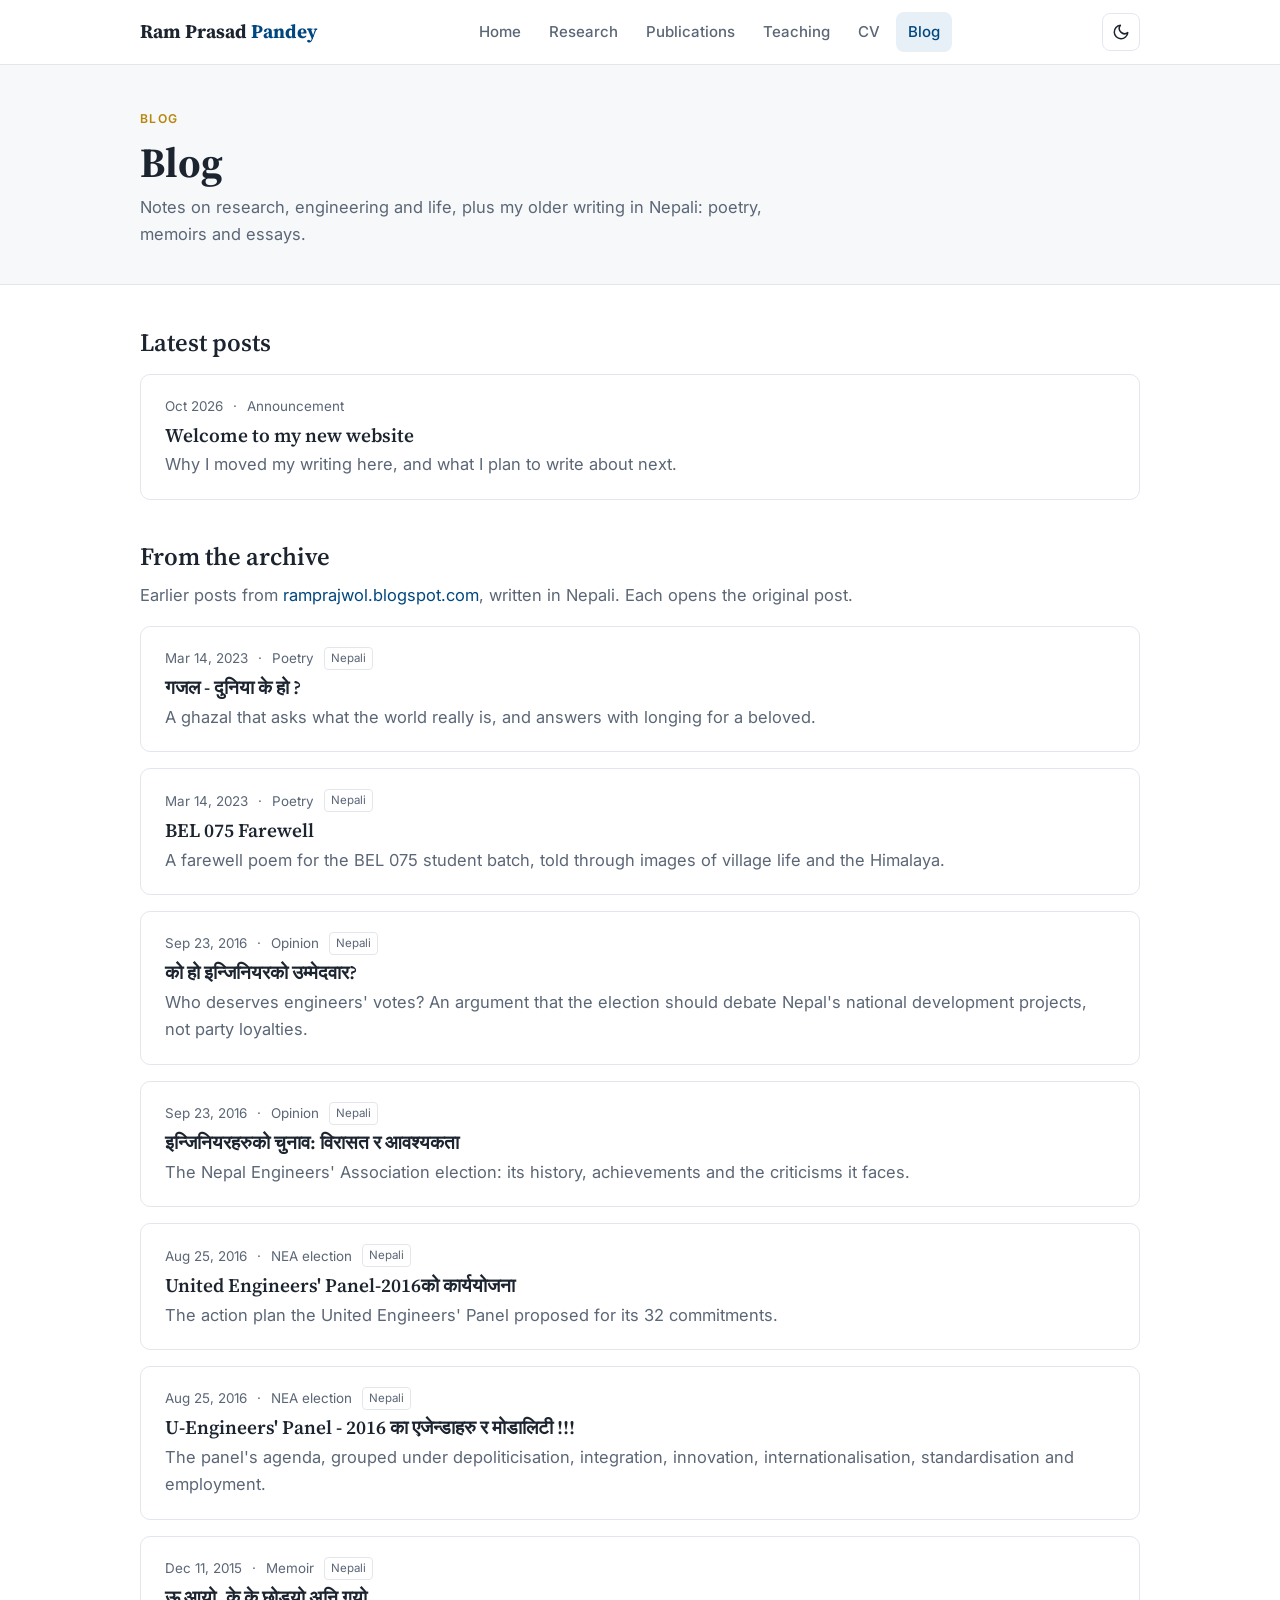
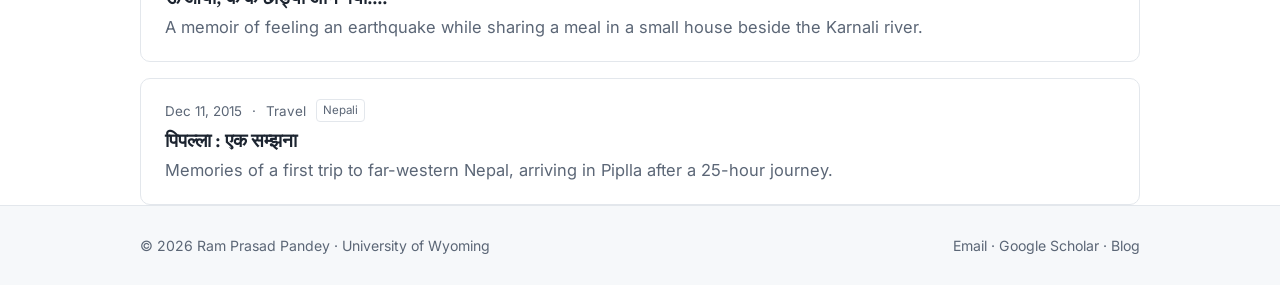
==== blog.html @ 5acc8b3e "Add files via upload" ====
<!doctype html>
<html lang="en">
<head>
  <meta charset="utf-8">
  <meta name="viewport" content="width=device-width, initial-scale=1">
  <title>Blog — Ram Prasad Pandey</title>
  <meta name="description" content="Blog of Ram Prasad Pandey: research notes and Nepali writing.">
  <link rel="icon" href="data:image/svg+xml,%3Csvg xmlns='http://www.w3.org/2000/svg' viewBox='0 0 64 64'%3E%3Crect width='64' height='64' rx='12' fill='%2300467f'/%3E%3Ctext x='32' y='43' font-family='Georgia' font-size='30' font-weight='700' fill='white' text-anchor='middle'%3ERP%3C/text%3E%3C/svg%3E">
  <link rel="stylesheet" href="assets/style.css">
  <script src="assets/main.js"></script>
</head>
<body>
  <header class="site-header">
    <div class="container nav">
      <a class="brand" href="index.html">Ram Prasad <span>Pandey</span></a>
      <ul class="nav-links">
        <li><a href="index.html">Home</a></li>
        <li><a href="research.html">Research</a></li>
        <li><a href="publications.html">Publications</a></li>
        <li><a href="teaching.html">Teaching</a></li>
        <li><a href="experience.html">CV</a></li>
        <li><a href="blog.html">Blog</a></li>
      </ul>
      <div class="nav-right">
        <button class="icon-btn theme-btn" aria-label="Toggle dark mode" title="Light / dark"><svg width="18" height="18" viewBox="0 0 24 24" fill="none" stroke="currentColor" stroke-width="2" stroke-linecap="round" stroke-linejoin="round"><path d="M21 12.8A9 9 0 1 1 11.2 3a7 7 0 0 0 9.8 9.8Z"/></svg></button>
        <button class="icon-btn menu-btn" aria-label="Open menu">&#9776;</button>
      </div>
    </div>
  </header>

  <section class="page-hero">
    <div class="container">
      <div class="eyebrow">Blog</div>
      <h1>Blog</h1>
      <p>Notes on research, engineering and life, plus my older writing in Nepali: poetry, memoirs and essays.</p>
    </div>
  </section>
  <main class="container">
    <h2>Latest posts</h2>
    <div class="post-list">
      <!-- NEW POSTS GO HERE: copy the block below, newest first -->
      <a class="post" href="blog/welcome.html">
        <div class="post-meta"><time>Oct 2026</time><span>&middot;</span><span>Announcement</span></div>
        <h3>Welcome to my new website</h3>
        <p>Why I moved my writing here, and what I plan to write about next.</p>
      </a>
    </div>

    <h2>From the archive</h2>
    <p style="color:var(--muted);margin-top:-.4rem">Earlier posts from <a href="https://ramprajwol.blogspot.com/">ramprajwol.blogspot.com</a>, written in Nepali. Each opens the original post.</p>
    <div class="post-list">
      <a class="post" href="https://ramprajwol.blogspot.com/2023/03/blog-post.html" target="_blank" rel="noopener">
        <div class="post-meta"><time>Mar 14, 2023</time><span>&middot;</span><span>Poetry</span><span class="lang">Nepali</span></div>
        <h3 lang="ne">गजल - दुनिया के हो ?</h3>
        <p>A ghazal that asks what the world really is, and answers with longing for a beloved.</p>
      </a>
      <a class="post" href="https://ramprajwol.blogspot.com/2023/03/bel-075-farewell.html" target="_blank" rel="noopener">
        <div class="post-meta"><time>Mar 14, 2023</time><span>&middot;</span><span>Poetry</span><span class="lang">Nepali</span></div>
        <h3 lang="ne">BEL 075 Farewell</h3>
        <p>A farewell poem for the BEL 075 student batch, told through images of village life and the Himalaya.</p>
      </a>
      <a class="post" href="https://ramprajwol.blogspot.com/2016/09/blog-post_23.html" target="_blank" rel="noopener">
        <div class="post-meta"><time>Sep 23, 2016</time><span>&middot;</span><span>Opinion</span><span class="lang">Nepali</span></div>
        <h3 lang="ne">को हो इन्जिनियरको उम्मेदवार?</h3>
        <p>Who deserves engineers' votes? An argument that the election should debate Nepal's national development projects, not party loyalties.</p>
      </a>
      <a class="post" href="https://ramprajwol.blogspot.com/2016/09/blog-post.html" target="_blank" rel="noopener">
        <div class="post-meta"><time>Sep 23, 2016</time><span>&middot;</span><span>Opinion</span><span class="lang">Nepali</span></div>
        <h3 lang="ne">इन्जिनियरहरुको चुनाव: विरासत र आवश्यकता</h3>
        <p>The Nepal Engineers' Association election: its history, achievements and the criticisms it faces.</p>
      </a>
      <a class="post" href="https://ramprajwol.blogspot.com/2016/08/united-engineers-panel-2016.html" target="_blank" rel="noopener">
        <div class="post-meta"><time>Aug 25, 2016</time><span>&middot;</span><span>NEA election</span><span class="lang">Nepali</span></div>
        <h3 lang="ne">United Engineers' Panel-2016को कार्ययोजना</h3>
        <p>The action plan the United Engineers' Panel proposed for its 32 commitments.</p>
      </a>
      <a class="post" href="https://ramprajwol.blogspot.com/2016/08/u-engineers-panel-2016.html" target="_blank" rel="noopener">
        <div class="post-meta"><time>Aug 25, 2016</time><span>&middot;</span><span>NEA election</span><span class="lang">Nepali</span></div>
        <h3 lang="ne">U-Engineers' Panel - 2016 का एजेन्डाहरु र मोडालिटी !!!</h3>
        <p>The panel's agenda, grouped under depoliticisation, integration, innovation, internationalisation, standardisation and employment.</p>
      </a>
      <a class="post" href="https://ramprajwol.blogspot.com/2015/12/blog-post_11.html" target="_blank" rel="noopener">
        <div class="post-meta"><time>Dec 11, 2015</time><span>&middot;</span><span>Memoir</span><span class="lang">Nepali</span></div>
        <h3 lang="ne">ऊ आयो, के के छोड्यो अनि गयो....</h3>
        <p>A memoir of feeling an earthquake while sharing a meal in a small house beside the Karnali river.</p>
      </a>
      <a class="post" href="https://ramprajwol.blogspot.com/2015/12/blog-post.html" target="_blank" rel="noopener">
        <div class="post-meta"><time>Dec 11, 2015</time><span>&middot;</span><span>Travel</span><span class="lang">Nepali</span></div>
        <h3 lang="ne">पिपल्ला : एक सम्झना</h3>
        <p>Memories of a first trip to far-western Nepal, arriving in Piplla after a 25-hour journey.</p>
      </a>
    </div>
  </main>

  <footer class="site-footer">
    <div class="container footer-inner">
      <span>&copy; <span id="year">2026</span> Ram Prasad Pandey &middot; University of Wyoming</span>
      <span><a href="mailto:rpandey2@uwyo.edu">Email</a> &middot; <a href="https://scholar.google.com/citations?user=SE7ip5EAAAAJ&hl=en">Google Scholar</a> &middot; <a href="blog.html">Blog</a></span>
    </div>
  </footer>
</body>
</html>
---- assets/style.css ----
/* ===== Ram Prasad Pandey — personal academic site ===== */
@import url('https://fonts.googleapis.com/css2?family=Source+Serif+4:opsz,wght@8..60,500;8..60,600;8..60,700&family=Inter:wght@400;500;600&display=swap');

:root {
  --accent: #00467f;          /* navy from the CV */
  --accent-soft: #e8f0f7;
  --accent-2: #b8860b;        /* Wyoming gold, used sparingly */
  --ink: #1c2430;
  --muted: #5b6676;
  --line: #e3e7ec;
  --bg: #ffffff;
  --bg-alt: #f6f8fa;
  --card: #ffffff;
  --radius: 10px;
  --maxw: 1040px;
  --serif: 'Source Serif 4', Georgia, 'Times New Roman', serif;
  --sans: 'Inter', -apple-system, 'Segoe UI', Roboto, Helvetica, Arial, sans-serif;
}

@media (prefers-color-scheme: dark) {
  :root:not([data-theme="light"]) {
    --accent: #7fb3e3; --accent-soft: #15283a; --accent-2: #e0b44c;
    --ink: #e6eaef; --muted: #9aa6b5; --line: #2a333e;
    --bg: #0f141a; --bg-alt: #141b23; --card: #161e27;
  }
}
:root[data-theme="dark"] {
  --accent: #7fb3e3; --accent-soft: #15283a; --accent-2: #e0b44c;
  --ink: #e6eaef; --muted: #9aa6b5; --line: #2a333e;
  --bg: #0f141a; --bg-alt: #141b23; --card: #161e27;
}

* { box-sizing: border-box; }
html { scroll-behavior: smooth; }
body {
  margin: 0; background: var(--bg); color: var(--ink);
  font-family: var(--sans); font-size: 16.5px; line-height: 1.65;
  -webkit-font-smoothing: antialiased;
}
a { color: var(--accent); text-decoration: none; }
a:hover { text-decoration: underline; text-underline-offset: 3px; }
img { max-width: 100%; display: block; }
h1, h2, h3 { font-family: var(--serif); line-height: 1.25; color: var(--ink); }
h1 { font-size: clamp(2rem, 4vw, 2.6rem); margin: 0 0 .3rem; font-weight: 700; }
h2 { font-size: 1.55rem; margin: 2.6rem 0 1rem; font-weight: 600; }
h3 { font-size: 1.12rem; margin: 0 0 .25rem; font-weight: 600; }
.container { max-width: var(--maxw); margin: 0 auto; padding: 0 20px; }

/* ----- Header / nav ----- */
.site-header {
  position: sticky; top: 0; z-index: 10;
  background: color-mix(in srgb, var(--bg) 92%, transparent);
  backdrop-filter: saturate(160%) blur(8px);
  border-bottom: 1px solid var(--line);
}
.nav { display: flex; align-items: center; justify-content: space-between; height: 64px; }
.brand { font-family: var(--serif); font-weight: 700; font-size: 1.2rem; color: var(--ink); }
.brand span { color: var(--accent); }
.brand:hover { text-decoration: none; }
.nav-links { display: flex; gap: 4px; list-style: none; margin: 0; padding: 0; }
.nav-links a {
  display: block; padding: 8px 12px; border-radius: 8px;
  color: var(--muted); font-size: .94rem; font-weight: 500;
}
.nav-links a:hover { color: var(--ink); background: var(--bg-alt); text-decoration: none; }
.nav-links a.active { color: var(--accent); background: var(--accent-soft); }
.nav-right { display: flex; align-items: center; gap: 6px; }
.icon-btn {
  border: 1px solid var(--line); background: var(--card); color: var(--ink);
  width: 38px; height: 38px; border-radius: 8px; cursor: pointer; font-size: 1rem;
  display: inline-flex; align-items: center; justify-content: center;
}
.menu-btn { display: none; }

@media (max-width: 820px) {
  .menu-btn { display: inline-flex; }
  .nav-links {
    display: none; position: absolute; top: 64px; left: 0; right: 0;
    flex-direction: column; background: var(--bg); border-bottom: 1px solid var(--line);
    padding: 8px 16px 14px;
  }
  .nav-links.open { display: flex; }
  .nav-links a { padding: 10px 12px; }
}

/* ----- Page hero (inner pages) ----- */
.page-hero { background: var(--bg-alt); border-bottom: 1px solid var(--line); padding: 44px 0 36px; }
.page-hero p { color: var(--muted); margin: .2rem 0 0; max-width: 680px; }
.eyebrow {
  text-transform: uppercase; letter-spacing: .12em; font-size: .76rem;
  font-weight: 600; color: var(--accent-2); margin-bottom: .5rem;
}
main { padding-bottom: 64px; }

/* ----- Home hero ----- */
.hero { padding: 56px 0 24px; }
.hero-grid { display: grid; grid-template-columns: 240px 1fr; gap: 44px; align-items: start; }
.avatar {
  width: 240px; height: 280px; border-radius: 14px; object-fit: cover;
  border: 1px solid var(--line); background: var(--accent-soft);
}
.avatar-fallback {
  width: 240px; height: 280px; border-radius: 14px; background: var(--accent-soft);
  color: var(--accent); font-family: var(--serif); font-size: 4rem; font-weight: 700;
  display: flex; align-items: center; justify-content: center; border: 1px solid var(--line);
}
.role { font-size: 1.08rem; color: var(--muted); margin: 0 0 1.1rem; }
.role strong { color: var(--ink); font-weight: 600; }
.links-row { display: flex; flex-wrap: wrap; gap: 10px; margin: 1.3rem 0 0; }
.btn {
  display: inline-flex; align-items: center; gap: 8px; padding: 9px 16px;
  border-radius: 8px; border: 1px solid var(--line); font-size: .92rem; font-weight: 500;
  color: var(--ink); background: var(--card);
}
.btn:hover { border-color: var(--accent); color: var(--accent); text-decoration: none; }
.btn.primary { background: var(--accent); color: #fff; border-color: var(--accent); }
:root[data-theme="dark"] .btn.primary { color: #0f141a; }
@media (prefers-color-scheme: dark) { :root:not([data-theme="light"]) .btn.primary { color: #0f141a; } }
.btn.primary:hover { filter: brightness(1.08); color: #fff; }
.btn svg { width: 16px; height: 16px; }

@media (max-width: 720px) {
  .hero { padding-top: 32px; }
  .hero-grid { grid-template-columns: 1fr; gap: 24px; }
  .avatar, .avatar-fallback { width: 160px; height: 190px; }
}

/* ----- Generic blocks ----- */
.two-col { display: grid; grid-template-columns: 1.4fr 1fr; gap: 40px; }
@media (max-width: 820px) { .two-col { grid-template-columns: 1fr; gap: 8px; } }

.tags { display: flex; flex-wrap: wrap; gap: 8px; padding: 0; margin: 0; list-style: none; }
.tags li {
  background: var(--accent-soft); color: var(--accent); font-size: .86rem;
  padding: 5px 12px; border-radius: 999px; font-weight: 500;
}

.card {
  background: var(--card); border: 1px solid var(--line); border-radius: var(--radius);
  padding: 22px 24px;
}
.card + .card { margin-top: 16px; }
.cards { display: grid; grid-template-columns: repeat(auto-fit, minmax(280px, 1fr)); gap: 18px; }
.cards .card + .card { margin-top: 0; }
.card p { margin: .4rem 0 0; color: var(--muted); }
.card .icon {
  width: 40px; height: 40px; border-radius: 10px; background: var(--accent-soft);
  color: var(--accent); display: flex; align-items: center; justify-content: center; margin-bottom: 14px;
}
.card .icon svg { width: 22px; height: 22px; }

/* News */
.news { list-style: none; padding: 0; margin: 0; }
.news li { display: grid; grid-template-columns: 92px 1fr; gap: 14px; padding: 12px 0; border-bottom: 1px solid var(--line); }
.news li:last-child { border-bottom: 0; }
.news time { font-size: .84rem; font-weight: 600; color: var(--accent); padding-top: 2px; }

.contact-box p { margin: .25rem 0; }
.contact-box .label { color: var(--muted); font-size: .84rem; text-transform: uppercase; letter-spacing: .06em; margin-top: .9rem; }

/* Timeline (experience / education) */
.timeline { position: relative; margin: 0; padding: 0 0 0 26px; list-style: none; }
.timeline::before { content: ''; position: absolute; left: 6px; top: 6px; bottom: 6px; width: 2px; background: var(--line); }
.timeline > li { position: relative; padding: 0 0 26px; }
.timeline > li::before {
  content: ''; position: absolute; left: -26px; top: 7px; width: 14px; height: 14px;
  border-radius: 50%; background: var(--bg); border: 3px solid var(--accent);
}
.tl-head { display: flex; justify-content: space-between; gap: 12px; flex-wrap: wrap; }
.tl-date { color: var(--muted); font-size: .88rem; white-space: nowrap; }
.tl-org { color: var(--accent); font-weight: 500; }
.tl-org em { color: var(--muted); font-style: normal; font-weight: 400; }
.timeline ul { margin: .4rem 0 0; padding-left: 1.1rem; color: var(--muted); }
.timeline ul li { margin: .2rem 0; }

/* Publications */
.pub-toolbar { display: flex; flex-wrap: wrap; gap: 8px; margin: 28px 0 6px; }
.chip {
  border: 1px solid var(--line); background: var(--card); color: var(--muted);
  padding: 6px 14px; border-radius: 999px; font: inherit; font-size: .88rem; cursor: pointer;
}
.chip.active { background: var(--accent); border-color: var(--accent); color: #fff; }
.pub-year { font-family: var(--serif); font-size: 1.25rem; color: var(--accent); margin: 30px 0 8px; padding-bottom: 6px; border-bottom: 1px solid var(--line); }
.pubs { list-style: none; padding: 0; margin: 0; }
.pub { padding: 14px 0; border-bottom: 1px dashed var(--line); }
.pub:last-child { border-bottom: 0; }
.pub-title { font-weight: 600; color: var(--ink); }
.pub-authors { color: var(--muted); font-size: .94rem; }
.pub-authors b { color: var(--ink); }
.pub-venue { font-style: italic; color: var(--muted); font-size: .94rem; }
.badge {
  display: inline-block; font-size: .7rem; font-weight: 600; letter-spacing: .05em;
  text-transform: uppercase; padding: 2px 8px; border-radius: 5px; margin-right: 6px;
  vertical-align: 2px;
}
.badge.conf { background: var(--accent-soft); color: var(--accent); }
.badge.jour { background: color-mix(in srgb, var(--accent-2) 18%, transparent); color: var(--accent-2); }
.stats { display: grid; grid-template-columns: repeat(4, minmax(0,1fr)); gap: 14px; margin-top: 18px; max-width: 720px; }
@media (max-width: 620px) { .stats { grid-template-columns: repeat(2, minmax(0,1fr)); } }
.stat { background: var(--card); border: 1px solid var(--line); border-radius: var(--radius); padding: 12px 18px; }
.stat b { display: block; font-family: var(--serif); font-size: 1.6rem; color: var(--accent); line-height: 1.1; }
.stat span { font-size: .84rem; color: var(--muted); }

/* Course list */
.course-list { columns: 2; column-gap: 32px; padding-left: 1.1rem; color: var(--ink); }
.course-list li { margin: .3rem 0; break-inside: avoid; }
@media (max-width: 620px) { .course-list { columns: 1; } }

/* Tables (skills, awards) */
.kv { width: 100%; border-collapse: collapse; }
.kv td { padding: 10px 0; border-bottom: 1px solid var(--line); vertical-align: top; }
.kv td:first-child { width: 150px; color: var(--accent); font-weight: 600; padding-right: 16px; }
@media (max-width: 560px) { .kv td:first-child { width: 96px; } }

/* Blog */
.post-list { display: grid; gap: 16px; }
.post {
  display: block; background: var(--card); border: 1px solid var(--line); border-radius: var(--radius);
  padding: 20px 24px; color: var(--ink); transition: border-color .15s, transform .15s;
}
.post:hover { border-color: var(--accent); text-decoration: none; transform: translateY(-1px); }
.post-meta { font-size: .84rem; color: var(--muted); display: flex; gap: 10px; align-items: center; flex-wrap: wrap; }
.post h3 { margin: .35rem 0 .3rem; font-size: 1.2rem; }
.post p { margin: 0; color: var(--muted); }
.post .lang { font-size: .72rem; border: 1px solid var(--line); border-radius: 4px; padding: 1px 6px; }
.empty-note {
  border: 1px dashed var(--line); border-radius: var(--radius); padding: 20px 24px;
  color: var(--muted); background: var(--bg-alt);
}

/* Article (single blog post) */
.article { max-width: 720px; margin: 0 auto; padding-top: 40px; }
.article h1 { font-size: 2.1rem; }
.article .post-meta { margin-bottom: 1.6rem; }
.article p { margin: 0 0 1.1rem; }

/* Footer */
.site-footer { border-top: 1px solid var(--line); padding: 28px 0; color: var(--muted); font-size: .88rem; background: var(--bg-alt); }
.footer-inner { display: flex; justify-content: space-between; gap: 16px; flex-wrap: wrap; }
.site-footer a { color: var(--muted); }
.site-footer a:hover { color: var(--accent); }
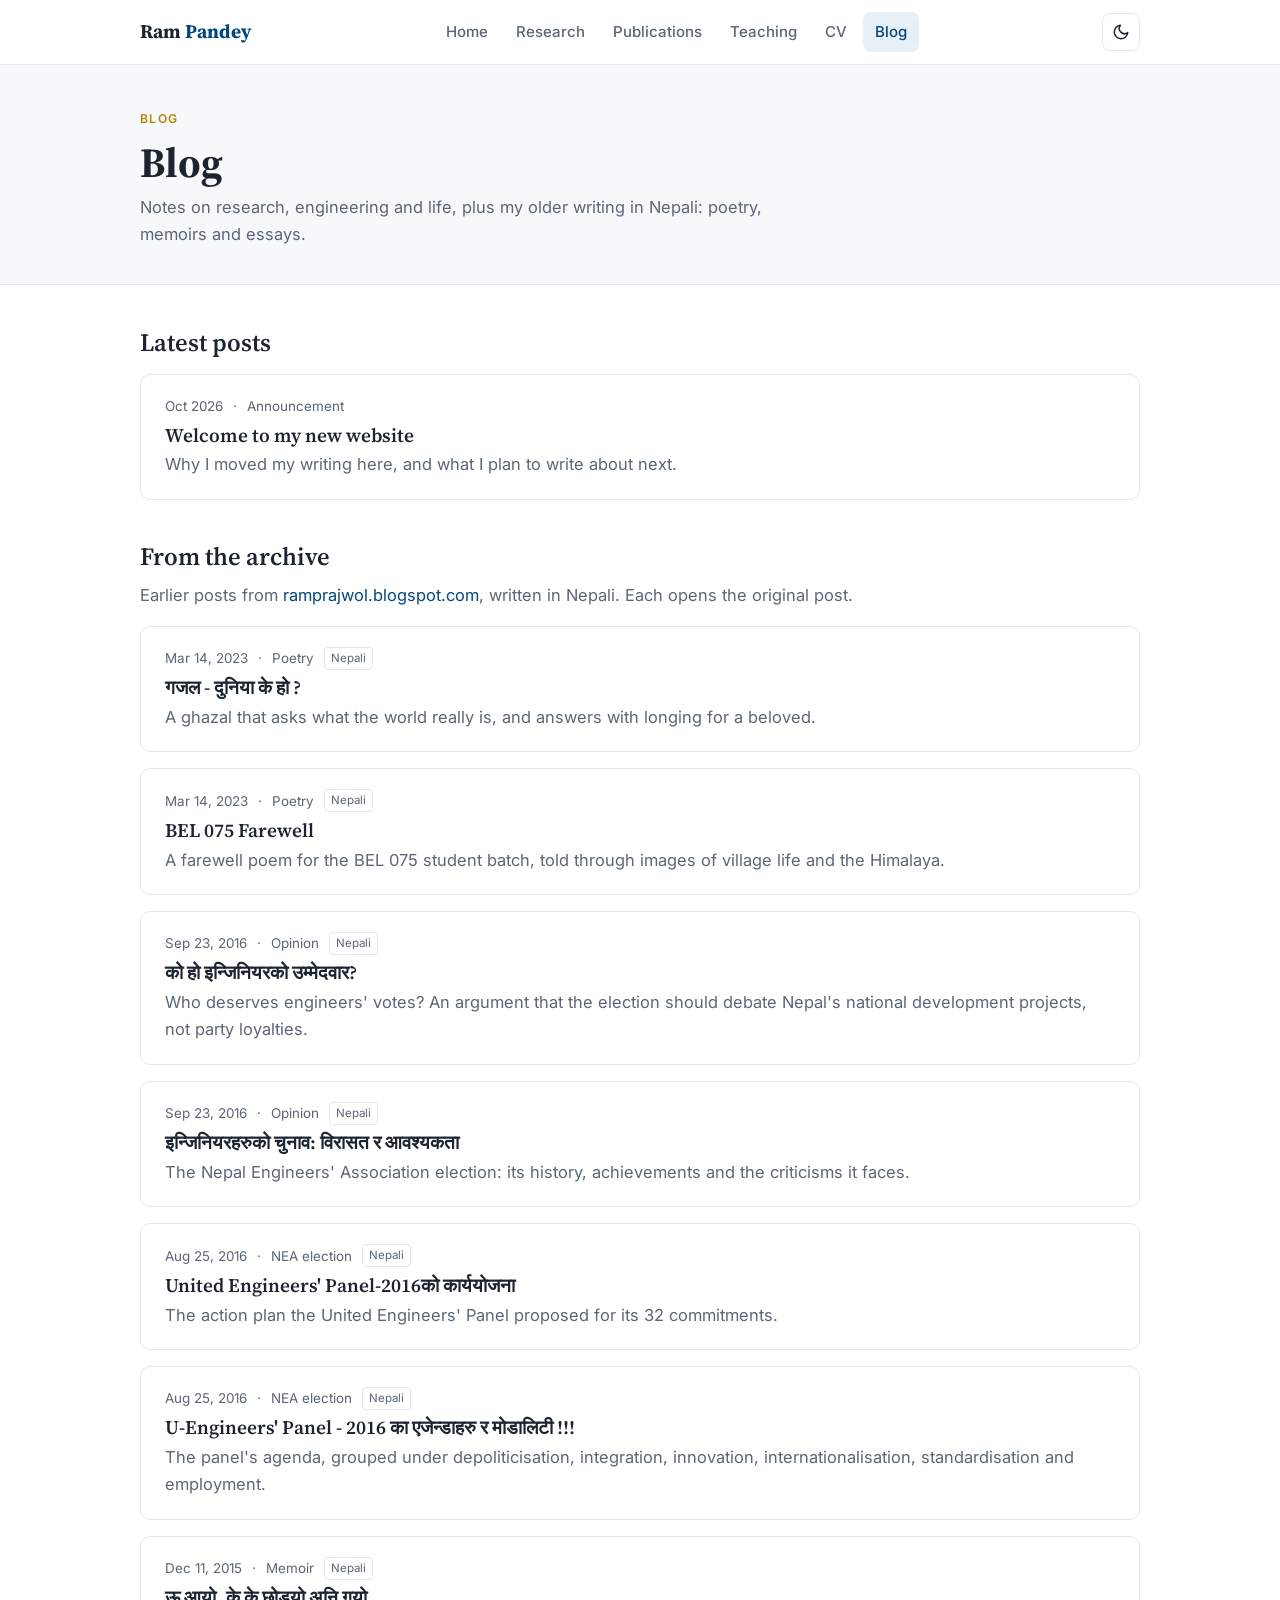
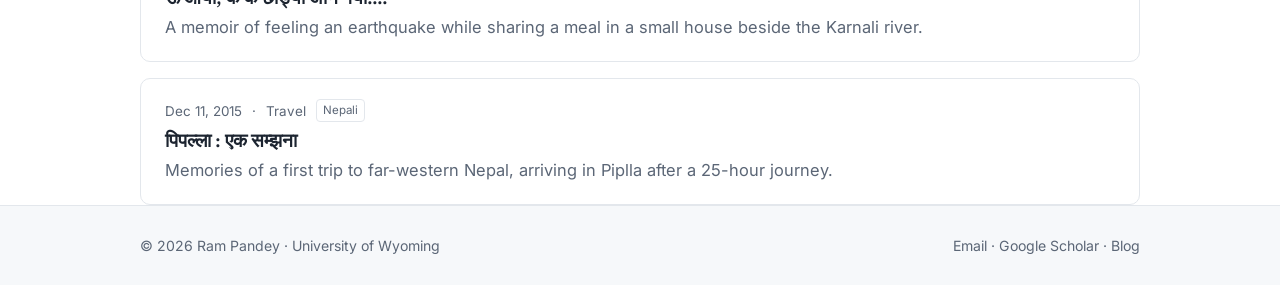
==== commit 4c3bcc48: "Update author name from 'Ram Prasad Pandey' to 'Ram Pandey'" ====
--- a/blog.html
+++ b/blog.html
@@ -3,8 +3,8 @@
 <head>
   <meta charset="utf-8">
   <meta name="viewport" content="width=device-width, initial-scale=1">
-  <title>Blog — Ram Prasad Pandey</title>
-  <meta name="description" content="Blog of Ram Prasad Pandey: research notes and Nepali writing.">
+  <title>Blog — Ram Pandey</title>
+  <meta name="description" content="Blog of Ram Pandey: research notes and Nepali writing.">
   <link rel="icon" href="data:image/svg+xml,%3Csvg xmlns='http://www.w3.org/2000/svg' viewBox='0 0 64 64'%3E%3Crect width='64' height='64' rx='12' fill='%2300467f'/%3E%3Ctext x='32' y='43' font-family='Georgia' font-size='30' font-weight='700' fill='white' text-anchor='middle'%3ERP%3C/text%3E%3C/svg%3E">
   <link rel="stylesheet" href="assets/style.css">
   <script src="assets/main.js"></script>
@@ -12,7 +12,7 @@
 <body>
   <header class="site-header">
     <div class="container nav">
-      <a class="brand" href="index.html">Ram Prasad <span>Pandey</span></a>
+      <a class="brand" href="index.html">Ram <span>Pandey</span></a>
       <ul class="nav-links">
         <li><a href="index.html">Home</a></li>
         <li><a href="research.html">Research</a></li>
@@ -94,7 +94,7 @@
 
   <footer class="site-footer">
     <div class="container footer-inner">
-      <span>&copy; <span id="year">2026</span> Ram Prasad Pandey &middot; University of Wyoming</span>
+      <span>&copy; <span id="year">2026</span> Ram Pandey &middot; University of Wyoming</span>
       <span><a href="mailto:rpandey2@uwyo.edu">Email</a> &middot; <a href="https://scholar.google.com/citations?user=SE7ip5EAAAAJ&hl=en">Google Scholar</a> &middot; <a href="blog.html">Blog</a></span>
     </div>
   </footer>
--- a/assets/style.css
+++ b/assets/style.css
@@ -239,3 +239,13 @@
 .footer-inner { display: flex; justify-content: space-between; gap: 16px; flex-wrap: wrap; }
 .site-footer a { color: var(--muted); }
 .site-footer a:hover { color: var(--accent); }
+
+/* Photos inside news items */
+.news-img {
+  display: block;
+  width: 100%;
+  max-width: 360px;
+  margin-top: 10px;
+  border-radius: 8px;
+  border: 1px solid var(--line);
+}
